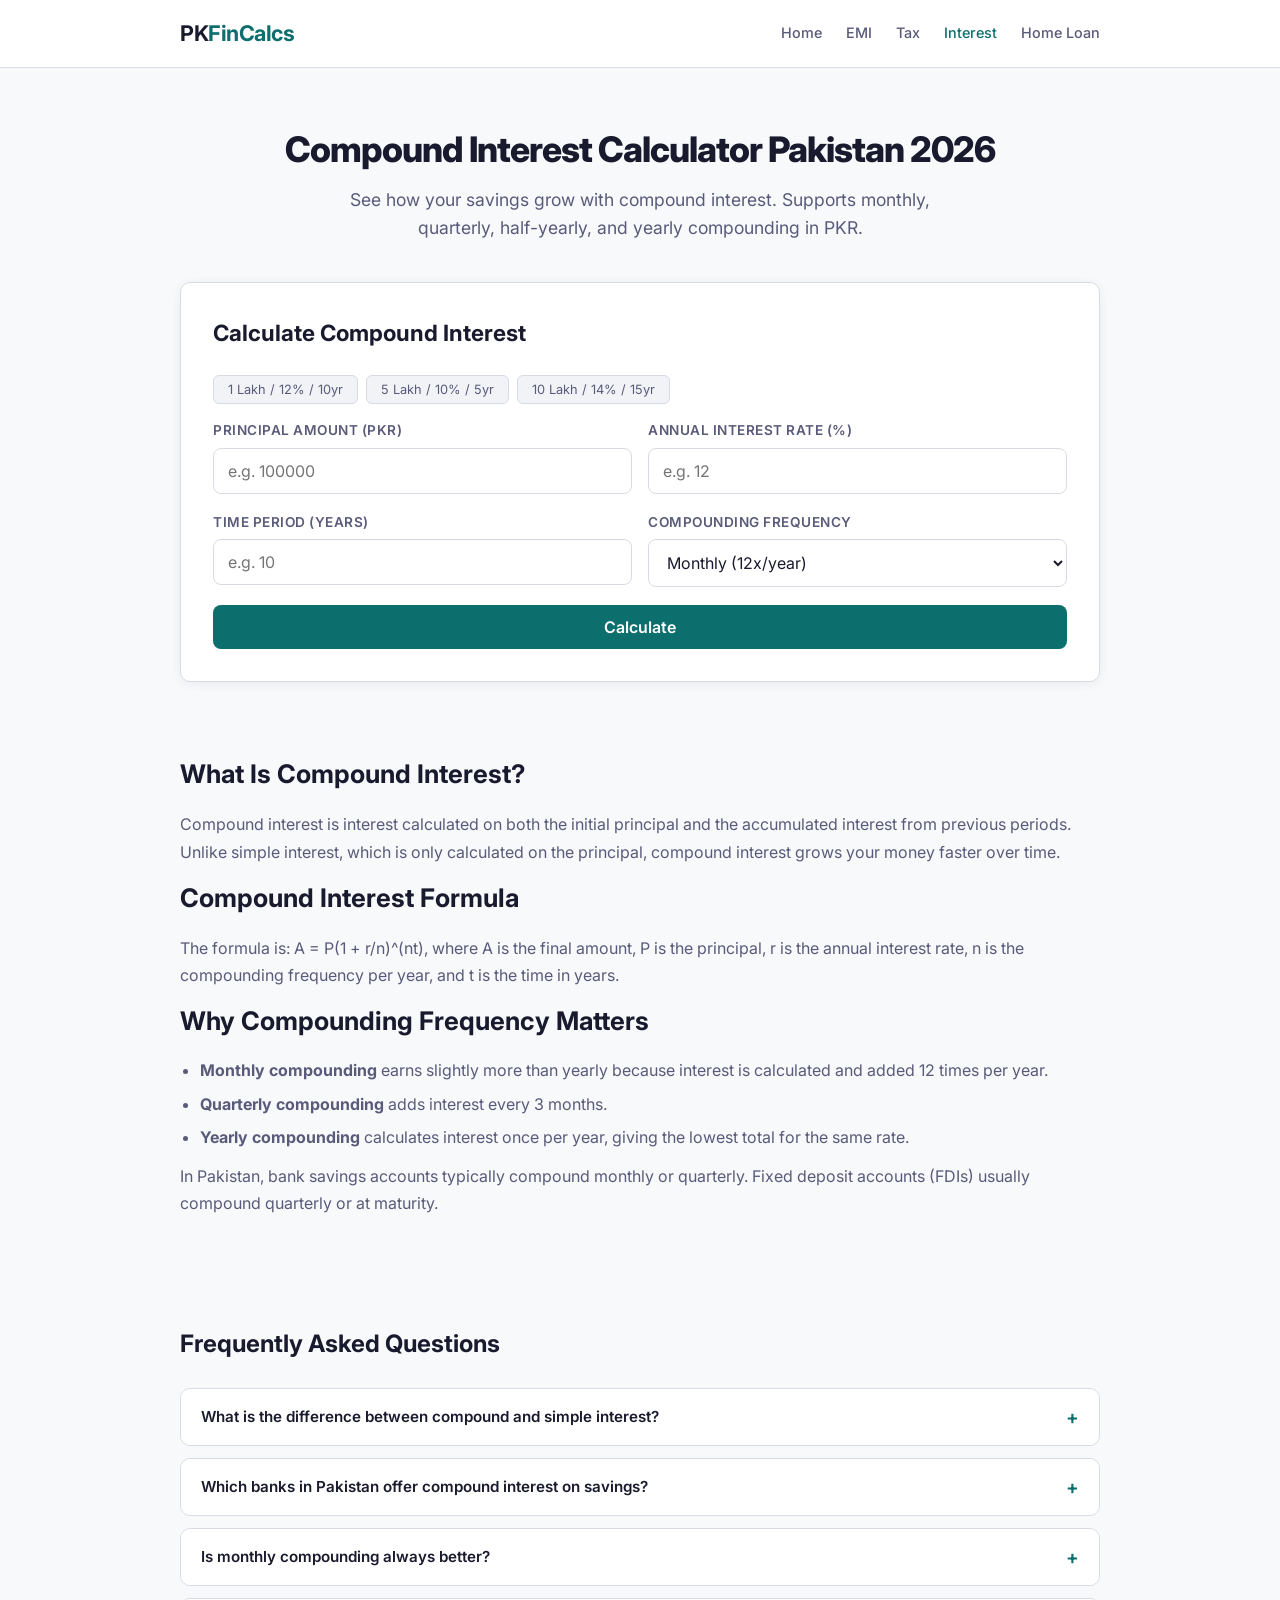
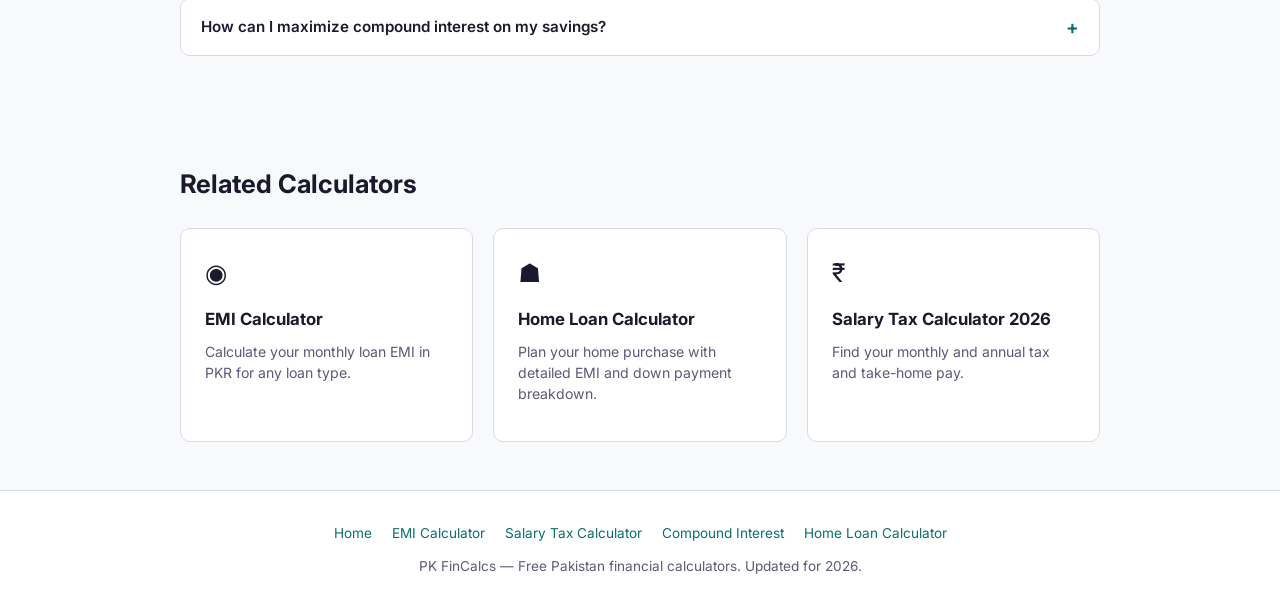
==== compound-interest-calculator/index.html @ ea3baffe "Initial build: EMI, salary tax, compound interest, home loan calculators for Pakistan" ====
<!DOCTYPE html>
<html lang="en">
<head>
  <meta charset="UTF-8">
  <meta name="viewport" content="width=device-width, initial-scale=1.0">
  <title>Compound Interest Calculator Pakistan 2026 — Free Online Tool</title>
  <meta name="description" content="Free compound interest calculator for Pakistan. See how your savings grow with monthly, quarterly, or yearly compounding in PKR. Updated for 2026.">
  <meta name="robots" content="index, follow">
  <link rel="canonical" href="https://pk-fincalcs.github.io/compound-interest-calculator/">

  <meta property="og:title" content="Compound Interest Calculator Pakistan 2026 — Free Online Tool">
  <meta property="og:description" content="Calculate compound interest on your savings in PKR. Free, instant, no data stored.">
  <meta property="og:type" content="website">
  <meta property="og:url" content="https://pk-fincalcs.github.io/compound-interest-calculator/">

  <meta name="twitter:card" content="summary">
  <meta name="twitter:title" content="Compound Interest Calculator Pakistan 2026">
  <meta name="twitter:description" content="Calculate compound interest on your savings in PKR. Free and instant.">

  <link rel="preconnect" href="https://fonts.googleapis.com">
  <link rel="preconnect" href="https://fonts.gstatic.com" crossorigin>
  <link href="https://fonts.googleapis.com/css2?family=Inter:wght@400;500;600;700;800&display=swap" rel="stylesheet">
  <link rel="stylesheet" href="../assets/css/style.css">
</head>
<body>

  <header class="site-header">
    <div class="container">
      <a href="/" class="logo">PK<span>FinCalcs</span></a>
      <nav>
        <ul class="main-nav">
          <li><a href="/">Home</a></li>
          <li><a href="/emi-calculator/">EMI</a></li>
          <li><a href="/salary-tax-calculator/">Tax</a></li>
          <li><a href="/compound-interest-calculator/" aria-current="page">Interest</a></li>
          <li><a href="/home-loan-calculator/">Home Loan</a></li>
        </ul>
      </nav>
    </div>
  </header>

  <section class="hero">
    <div class="container">
      <h1>Compound Interest Calculator Pakistan 2026</h1>
      <p>See how your savings grow with compound interest. Supports monthly, quarterly, half-yearly, and yearly compounding in PKR.</p>
    </div>
  </section>

  <section class="container">
    <div class="calc-card">
      <h2>Calculate Compound Interest</h2>

      <div class="quick-fills">
        <button class="quick-fill-btn" onclick="fillCompound(100000, 12, 10, 12)">1 Lakh / 12% / 10yr</button>
        <button class="quick-fill-btn" onclick="fillCompound(500000, 10, 5, 4)">5 Lakh / 10% / 5yr</button>
        <button class="quick-fill-btn" onclick="fillCompound(1000000, 14, 15, 12)">10 Lakh / 14% / 15yr</button>
      </div>

      <div class="form-row">
        <div class="form-group">
          <label for="principal">Principal Amount (PKR)</label>
          <input type="number" id="principal" placeholder="e.g. 100000" min="0">
        </div>
        <div class="form-group">
          <label for="rate">Annual Interest Rate (%)</label>
          <input type="number" id="rate" placeholder="e.g. 12" min="0" max="100" step="0.01">
        </div>
      </div>
      <div class="form-row">
        <div class="form-group">
          <label for="years">Time Period (Years)</label>
          <input type="number" id="years" placeholder="e.g. 10" min="1" max="100">
        </div>
        <div class="form-group">
          <label for="frequency">Compounding Frequency</label>
          <select id="frequency">
            <option value="12">Monthly (12x/year)</option>
            <option value="4">Quarterly (4x/year)</option>
            <option value="2">Half-Yearly (2x/year)</option>
            <option value="1">Yearly (1x/year)</option>
          </select>
        </div>
      </div>

      <button class="btn" onclick="handleCompoundInterest()">Calculate</button>

      <div id="results" class="results">
        <h3>Compound Interest Results</h3>
        <div class="result-grid">
          <div class="result-item">
            <div class="label">Total Amount</div>
            <div class="value" id="result-amount">—</div>
          </div>
          <div class="result-item">
            <div class="label">Interest Earned</div>
            <div class="value" id="result-interest-earned">—</div>
          </div>
          <div class="result-item">
            <div class="label">Interest as % of Principal</div>
            <div class="value" id="result-interest-pct">—</div>
          </div>
        </div>
      </div>
    </div>
  </section>

  <section class="content-section">
    <div class="container">
      <h2>What Is Compound Interest?</h2>
      <p>Compound interest is interest calculated on both the initial principal and the accumulated interest from previous periods. Unlike simple interest, which is only calculated on the principal, compound interest grows your money faster over time.</p>

      <h2>Compound Interest Formula</h2>
      <p>The formula is: A = P(1 + r/n)^(nt), where A is the final amount, P is the principal, r is the annual interest rate, n is the compounding frequency per year, and t is the time in years.</p>

      <h2>Why Compounding Frequency Matters</h2>
      <ul>
        <li><strong>Monthly compounding</strong> earns slightly more than yearly because interest is calculated and added 12 times per year.</li>
        <li><strong>Quarterly compounding</strong> adds interest every 3 months.</li>
        <li><strong>Yearly compounding</strong> calculates interest once per year, giving the lowest total for the same rate.</li>
      </ul>
      <p>In Pakistan, bank savings accounts typically compound monthly or quarterly. Fixed deposit accounts (FDIs) usually compound quarterly or at maturity.</p>
    </div>
  </section>

  <section class="faq">
    <div class="container">
      <h2>Frequently Asked Questions</h2>

      <div class="faq-item">
        <button class="faq-question">What is the difference between compound and simple interest?</button>
        <div class="faq-answer">Simple interest is calculated only on the original principal amount. Compound interest is calculated on the principal plus any accumulated interest. Over time, compound interest grows your money significantly faster.</div>
      </div>

      <div class="faq-item">
        <button class="faq-question">Which banks in Pakistan offer compound interest on savings?</button>
        <div class="faq-answer">Most Pakistani banks offer compound interest on savings accounts and fixed deposits. Ask your bank about the compounding frequency for your specific account type.</div>
      </div>

      <div class="faq-item">
        <button class="faq-question">Is monthly compounding always better?</button>
        <div class="faq-answer">For the same annual rate, more frequent compounding gives a slightly higher return. However, the difference between monthly and quarterly compounding is small compared to the impact of the interest rate itself.</div>
      </div>

      <div class="faq-item">
        <button class="faq-question">How can I maximize compound interest on my savings?</button>
        <div class="faq-answer">Start early, choose accounts with higher rates, prefer monthly compounding when available, and reinvest interest earned rather than withdrawing it. Time is the most powerful factor in compound growth.</div>
      </div>

      <script type="application/ld+json">
      {
        "@context": "https://schema.org",
        "@type": "FAQPage",
        "mainEntity": [
          {
            "@type": "Question",
            "name": "What is the difference between compound and simple interest?",
            "acceptedAnswer": {
              "@type": "Answer",
              "text": "Simple interest is calculated only on the original principal amount. Compound interest is calculated on the principal plus any accumulated interest. Over time, compound interest grows your money significantly faster."
            }
          },
          {
            "@type": "Question",
            "name": "Which banks in Pakistan offer compound interest on savings?",
            "acceptedAnswer": {
              "@type": "Answer",
              "text": "Most Pakistani banks offer compound interest on savings accounts and fixed deposits. Ask your bank about the compounding frequency for your specific account type."
            }
          },
          {
            "@type": "Question",
            "name": "Is monthly compounding always better?",
            "acceptedAnswer": {
              "@type": "Answer",
              "text": "For the same annual rate, more frequent compounding gives a slightly higher return. However, the difference between monthly and quarterly compounding is small compared to the impact of the interest rate itself."
            }
          },
          {
            "@type": "Question",
            "name": "How can I maximize compound interest on my savings?",
            "acceptedAnswer": {
              "@type": "Answer",
              "text": "Start early, choose accounts with higher rates, prefer monthly compounding when available, and reinvest interest earned rather than withdrawing it. Time is the most powerful factor in compound growth."
            }
          }
        ]
      }
      </script>
    </div>
  </section>

  <section class="content-section">
    <div class="container">
      <h2>Related Calculators</h2>
      <div class="cards-grid">
        <a href="/emi-calculator/" class="card">
          <div class="icon">&#9673;</div>
          <h3>EMI Calculator</h3>
          <p>Calculate your monthly loan EMI in PKR for any loan type.</p>
        </a>
        <a href="/home-loan-calculator/" class="card">
          <div class="icon">&#9751;</div>
          <h3>Home Loan Calculator</h3>
          <p>Plan your home purchase with detailed EMI and down payment breakdown.</p>
        </a>
        <a href="/salary-tax-calculator/" class="card">
          <div class="icon">&#8377;</div>
          <h3>Salary Tax Calculator 2026</h3>
          <p>Find your monthly and annual tax and take-home pay.</p>
        </a>
      </div>
    </div>
  </section>

  <footer class="site-footer">
    <div class="container">
      <ul class="footer-links">
        <li><a href="/">Home</a></li>
        <li><a href="/emi-calculator/">EMI Calculator</a></li>
        <li><a href="/salary-tax-calculator/">Salary Tax Calculator</a></li>
        <li><a href="/compound-interest-calculator/">Compound Interest</a></li>
        <li><a href="/home-loan-calculator/">Home Loan Calculator</a></li>
      </ul>
      <p>PK FinCalcs &mdash; Free Pakistan financial calculators. Updated for 2026.</p>
    </div>
  </footer>

  <script src="../assets/js/calculators.js"></script>
</body>
</html>
---- assets/css/style.css ----
*,
*::before,
*::after {
  box-sizing: border-box;
  margin: 0;
  padding: 0;
}

:root {
  --bg: #f8f9fb;
  --surface: #ffffff;
  --surface-alt: #f1f3f7;
  --text: #1a1a2e;
  --text-muted: #5a5a7a;
  --accent: #0d6e6e;
  --accent-light: #e6f4f4;
  --accent-hover: #0a5656;
  --border: #d8dbe3;
  --radius: 10px;
  --shadow: 0 2px 12px rgba(0,0,0,0.06);
  --max-width: 960px;
  --font: 'Inter', system-ui, -apple-system, sans-serif;
}

html {
  font-family: var(--font);
  font-size: 16px;
  line-height: 1.6;
  color: var(--text);
  background: var(--bg);
  -webkit-font-smoothing: antialiased;
}

body {
  min-height: 100vh;
  display: flex;
  flex-direction: column;
}

a {
  color: var(--accent);
  text-decoration: none;
}

a:hover {
  text-decoration: underline;
}

img {
  max-width: 100%;
  height: auto;
}

/* Layout */

.container {
  width: 100%;
  max-width: var(--max-width);
  margin: 0 auto;
  padding: 0 20px;
}

/* Header */

.site-header {
  background: var(--surface);
  border-bottom: 1px solid var(--border);
  padding: 16px 0;
}

.site-header .container {
  display: flex;
  align-items: center;
  justify-content: space-between;
}

.logo {
  font-size: 1.35rem;
  font-weight: 700;
  color: var(--text);
  text-decoration: none;
  letter-spacing: -0.5px;
}

.logo span {
  color: var(--accent);
}

.main-nav {
  display: flex;
  gap: 24px;
  list-style: none;
}

.main-nav a {
  color: var(--text-muted);
  font-size: 0.9rem;
  font-weight: 500;
  text-decoration: none;
  transition: color 0.15s;
}

.main-nav a:hover,
.main-nav a[aria-current="page"] {
  color: var(--accent);
}

/* Hero */

.hero {
  padding: 60px 0 40px;
  text-align: center;
}

.hero h1 {
  font-size: 2.2rem;
  font-weight: 800;
  line-height: 1.2;
  margin-bottom: 16px;
  letter-spacing: -1px;
}

.hero p {
  font-size: 1.1rem;
  color: var(--text-muted);
  max-width: 600px;
  margin: 0 auto;
}

/* Calculator card */

.calc-card {
  background: var(--surface);
  border: 1px solid var(--border);
  border-radius: var(--radius);
  box-shadow: var(--shadow);
  padding: 32px;
  margin-bottom: 24px;
}

.calc-card h2 {
  font-size: 1.4rem;
  margin-bottom: 24px;
  font-weight: 700;
}

.form-group {
  margin-bottom: 18px;
}

.form-group label {
  display: block;
  font-size: 0.85rem;
  font-weight: 600;
  color: var(--text-muted);
  margin-bottom: 6px;
  text-transform: uppercase;
  letter-spacing: 0.5px;
}

.form-group input,
.form-group select {
  width: 100%;
  padding: 12px 14px;
  border: 1px solid var(--border);
  border-radius: 8px;
  font-size: 1rem;
  font-family: inherit;
  color: var(--text);
  background: var(--surface);
  transition: border-color 0.15s;
}

.form-group input:focus,
.form-group select:focus {
  outline: none;
  border-color: var(--accent);
  box-shadow: 0 0 0 3px var(--accent-light);
}

.form-row {
  display: grid;
  grid-template-columns: 1fr 1fr;
  gap: 16px;
}

.btn {
  display: inline-flex;
  align-items: center;
  justify-content: center;
  padding: 12px 28px;
  background: var(--accent);
  color: #fff;
  border: none;
  border-radius: 8px;
  font-size: 1rem;
  font-weight: 600;
  font-family: inherit;
  cursor: pointer;
  transition: background 0.15s;
  width: 100%;
}

.btn:hover {
  background: var(--accent-hover);
}

/* Results */

.results {
  display: none;
  margin-top: 24px;
  padding-top: 24px;
  border-top: 1px solid var(--border);
}

.results.visible {
  display: block;
}

.results h3 {
  font-size: 1.1rem;
  font-weight: 700;
  margin-bottom: 16px;
  color: var(--accent);
}

.result-grid {
  display: grid;
  grid-template-columns: repeat(auto-fit, minmax(180px, 1fr));
  gap: 16px;
}

.result-item {
  background: var(--surface-alt);
  padding: 16px;
  border-radius: 8px;
  text-align: center;
}

.result-item .label {
  font-size: 0.78rem;
  color: var(--text-muted);
  text-transform: uppercase;
  letter-spacing: 0.5px;
  margin-bottom: 6px;
}

.result-item .value {
  font-size: 1.4rem;
  font-weight: 700;
  color: var(--text);
}

/* Content sections */

.content-section {
  padding: 48px 0;
}

.content-section h2 {
  font-size: 1.6rem;
  font-weight: 700;
  margin-bottom: 16px;
}

.content-section p {
  color: var(--text-muted);
  margin-bottom: 12px;
  line-height: 1.7;
}

.content-section ul {
  color: var(--text-muted);
  padding-left: 20px;
  margin-bottom: 12px;
}

.content-section li {
  margin-bottom: 8px;
  line-height: 1.6;
}

/* Cards grid for homepage */

.cards-grid {
  display: grid;
  grid-template-columns: repeat(auto-fit, minmax(220px, 1fr));
  gap: 20px;
  margin-top: 24px;
}

.card {
  background: var(--surface);
  border: 1px solid var(--border);
  border-radius: var(--radius);
  padding: 24px;
  text-decoration: none;
  color: var(--text);
  transition: box-shadow 0.2s, border-color 0.2s;
}

.card:hover {
  box-shadow: var(--shadow);
  border-color: var(--accent);
  text-decoration: none;
}

.card .icon {
  font-size: 1.6rem;
  margin-bottom: 12px;
}

.card h3 {
  font-size: 1.05rem;
  font-weight: 700;
  margin-bottom: 8px;
}

.card p {
  font-size: 0.88rem;
  color: var(--text-muted);
  line-height: 1.5;
}

/* FAQ */

.faq {
  padding: 48px 0;
}

.faq h2 {
  font-size: 1.5rem;
  font-weight: 700;
  margin-bottom: 24px;
}

.faq-item {
  border: 1px solid var(--border);
  border-radius: var(--radius);
  margin-bottom: 12px;
  overflow: hidden;
}

.faq-question {
  width: 100%;
  padding: 16px 20px;
  background: var(--surface);
  border: none;
  text-align: left;
  font-size: 0.95rem;
  font-weight: 600;
  font-family: inherit;
  color: var(--text);
  cursor: pointer;
  display: flex;
  justify-content: space-between;
  align-items: center;
}

.faq-question::after {
  content: '+';
  font-size: 1.2rem;
  color: var(--accent);
  transition: transform 0.2s;
}

.faq-item.open .faq-question::after {
  content: '-';
}

.faq-answer {
  display: none;
  padding: 0 20px 16px;
  font-size: 0.9rem;
  color: var(--text-muted);
  line-height: 1.7;
}

.faq-item.open .faq-answer {
  display: block;
}

/* Footer */

.site-footer {
  margin-top: auto;
  background: var(--surface);
  border-top: 1px solid var(--border);
  padding: 32px 0;
  text-align: center;
  font-size: 0.85rem;
  color: var(--text-muted);
}

.site-footer a {
  color: var(--accent);
}

.footer-links {
  display: flex;
  justify-content: center;
  gap: 20px;
  margin-bottom: 12px;
  list-style: none;
}

/* Quick fill buttons */

.quick-fills {
  display: flex;
  gap: 8px;
  flex-wrap: wrap;
  margin-bottom: 16px;
}

.quick-fill-btn {
  padding: 6px 14px;
  background: var(--surface-alt);
  border: 1px solid var(--border);
  border-radius: 6px;
  font-size: 0.8rem;
  font-family: inherit;
  color: var(--text-muted);
  cursor: pointer;
  transition: border-color 0.15s, color 0.15s;
}

.quick-fill-btn:hover {
  border-color: var(--accent);
  color: var(--accent);
}

/* Responsive */

@media (max-width: 768px) {
  .hero h1 {
    font-size: 1.7rem;
  }

  .form-row {
    grid-template-columns: 1fr;
  }

  .main-nav {
    gap: 16px;
  }

  .main-nav a {
    font-size: 0.8rem;
  }

  .result-grid {
    grid-template-columns: 1fr 1fr;
  }

  .calc-card {
    padding: 20px;
  }
}

@media (max-width: 480px) {
  .hero {
    padding: 40px 0 24px;
  }

  .hero h1 {
    font-size: 1.5rem;
  }

  .cards-grid {
    grid-template-columns: 1fr;
  }

  .result-grid {
    grid-template-columns: 1fr;
  }

  .main-nav {
    display: none;
  }
}
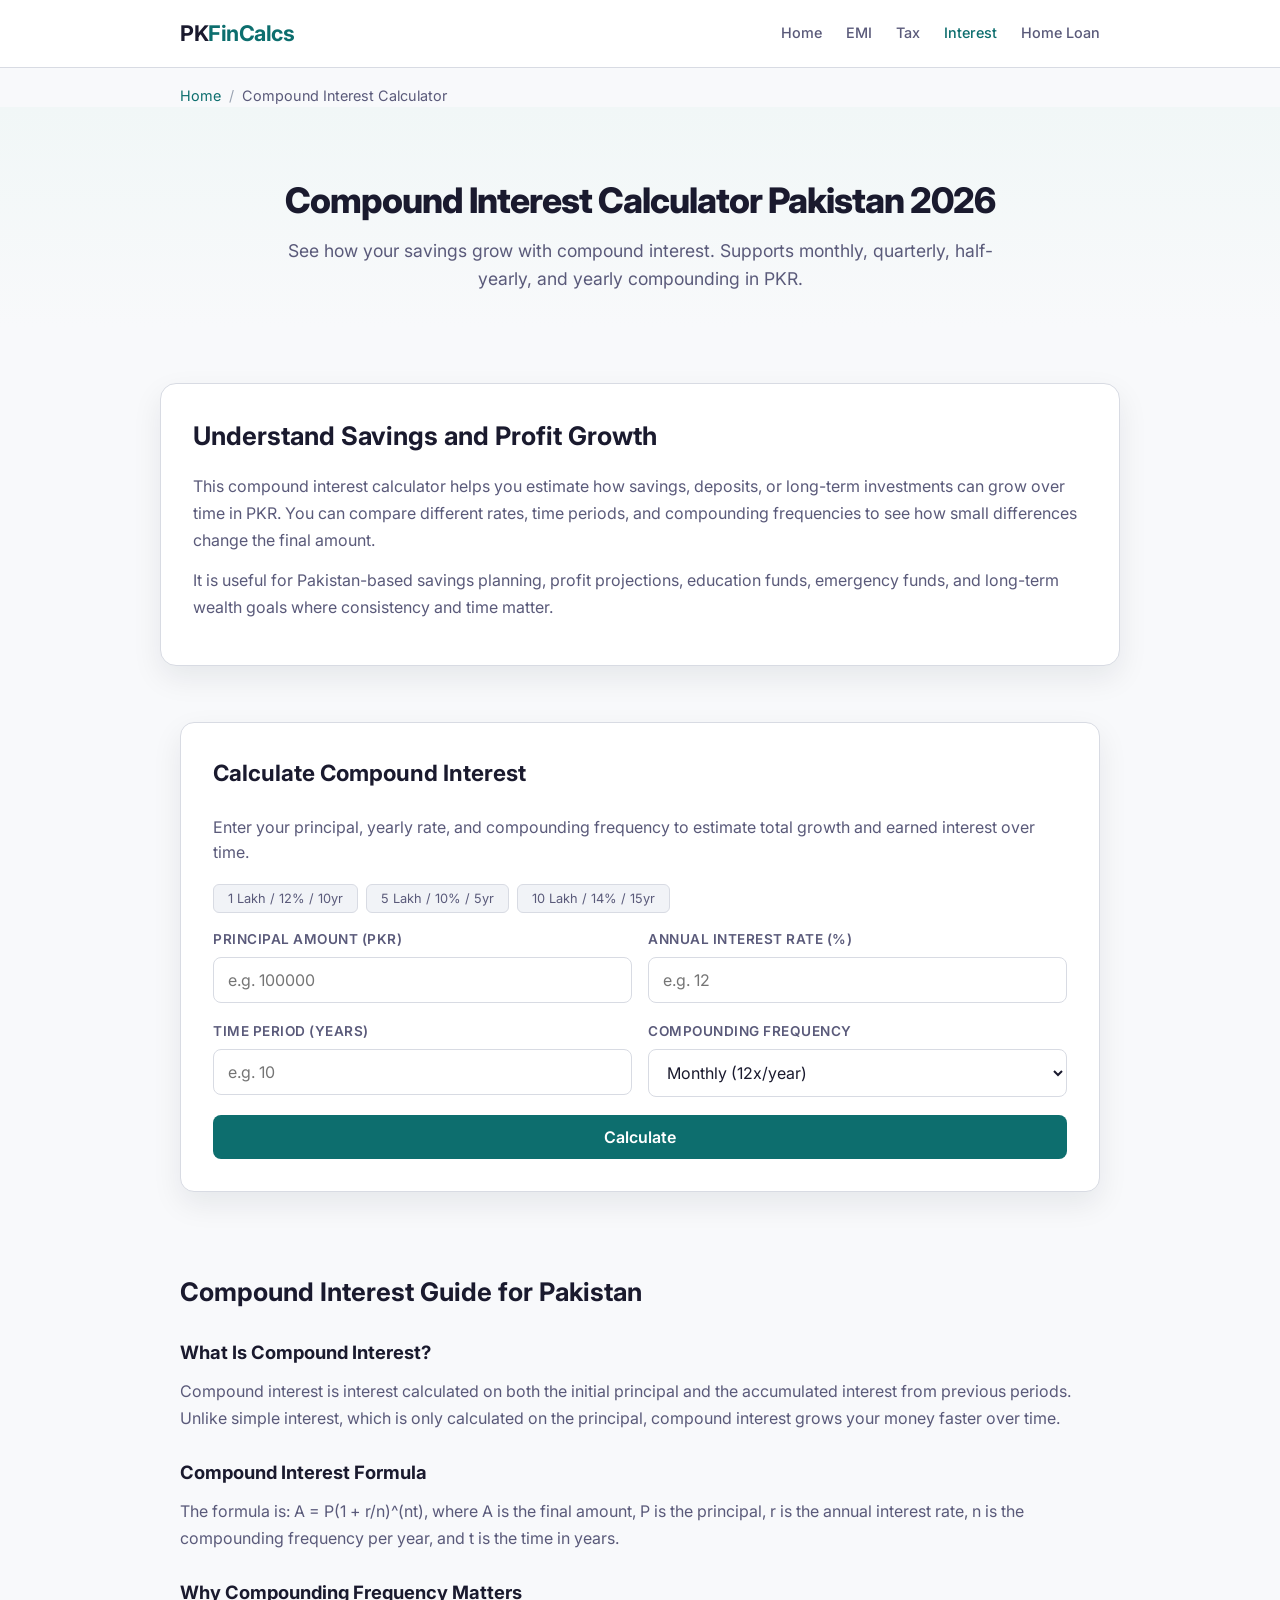
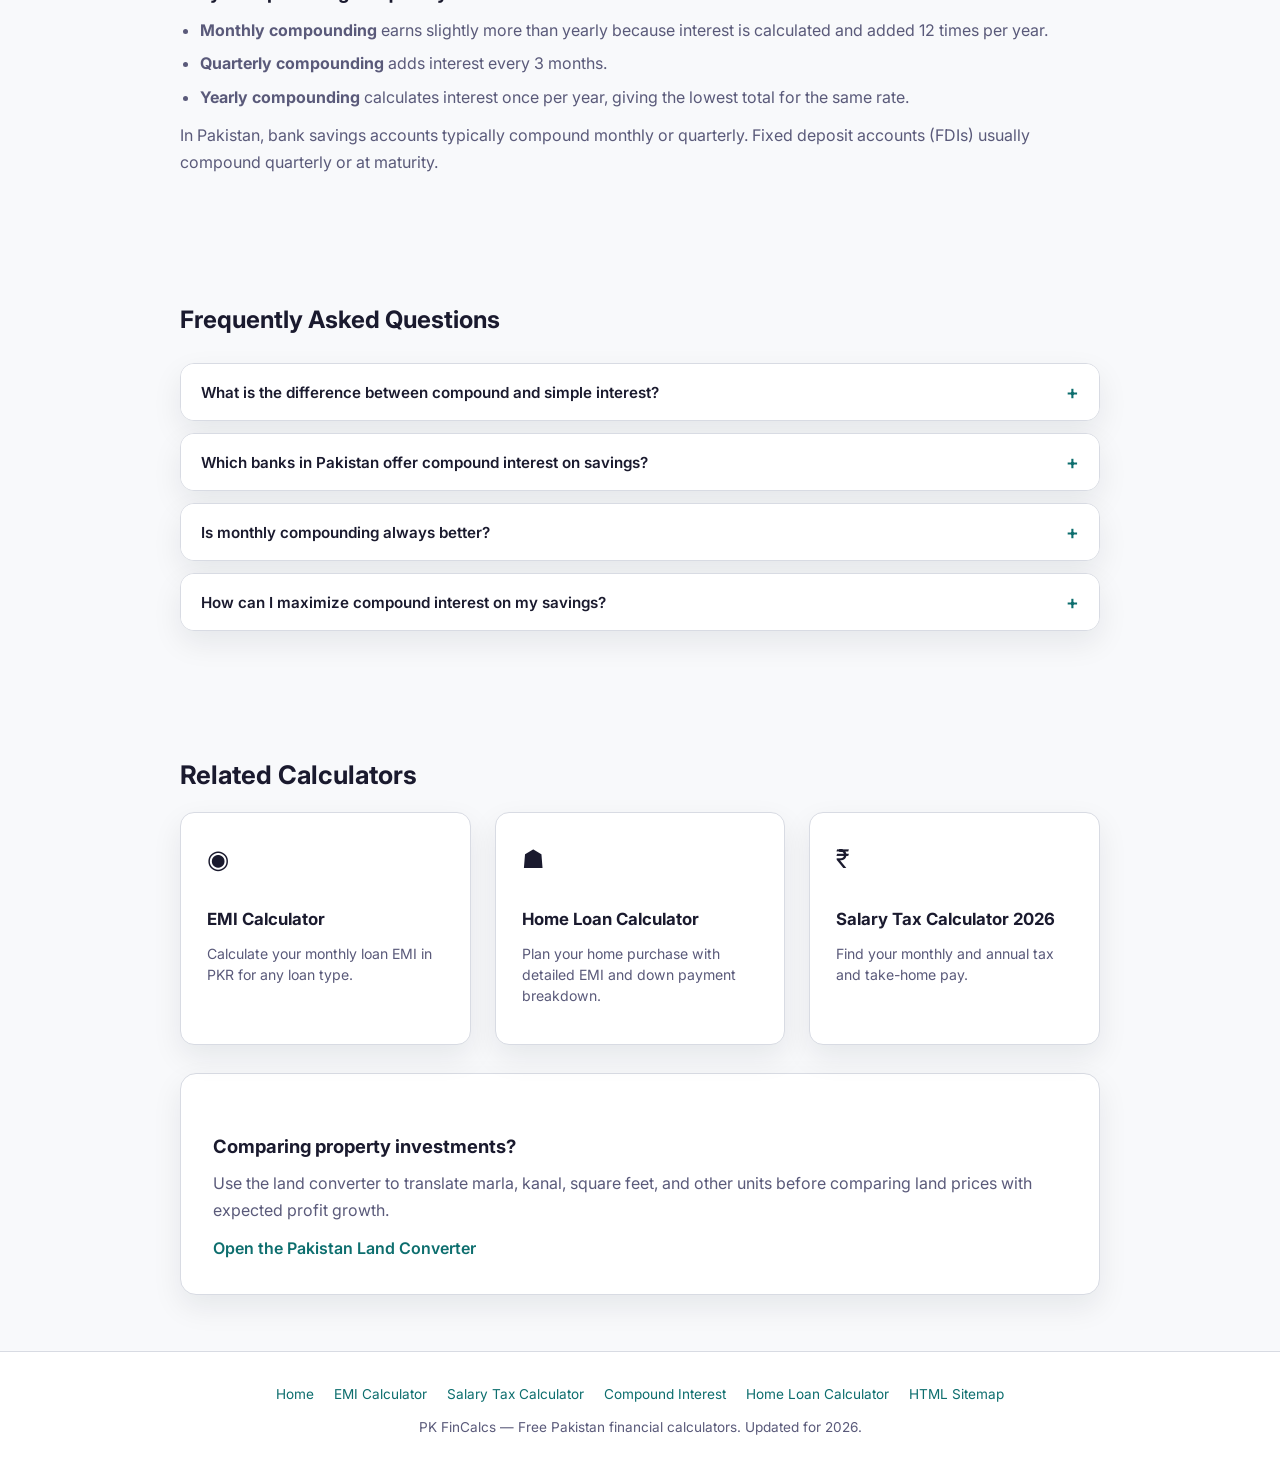
==== commit 34f5e9a9: "Enhance SEO structure and add finance guides" ====
--- a/compound-interest-calculator/index.html
+++ b/compound-interest-calculator/index.html
@@ -6,16 +6,37 @@
   <title>Compound Interest Calculator Pakistan 2026 — Free Online Tool</title>
   <meta name="description" content="Free compound interest calculator for Pakistan. See how your savings grow with monthly, quarterly, or yearly compounding in PKR. Updated for 2026.">
   <meta name="robots" content="index, follow">
-  <link rel="canonical" href="https://pk-fincalcs.github.io/compound-interest-calculator/">
+  <link rel="canonical" href="https://error4am.github.io/pk-fin-calcs/compound-interest-calculator/">
 
   <meta property="og:title" content="Compound Interest Calculator Pakistan 2026 — Free Online Tool">
   <meta property="og:description" content="Calculate compound interest on your savings in PKR. Free, instant, no data stored.">
   <meta property="og:type" content="website">
-  <meta property="og:url" content="https://pk-fincalcs.github.io/compound-interest-calculator/">
+  <meta property="og:url" content="https://error4am.github.io/pk-fin-calcs/compound-interest-calculator/">
 
   <meta name="twitter:card" content="summary">
   <meta name="twitter:title" content="Compound Interest Calculator Pakistan 2026">
   <meta name="twitter:description" content="Calculate compound interest on your savings in PKR. Free and instant.">
+
+  <script type="application/ld+json">
+  {
+    "@context": "https://schema.org",
+    "@type": "BreadcrumbList",
+    "itemListElement": [
+      {
+        "@type": "ListItem",
+        "position": 1,
+        "name": "Home",
+        "item": "https://error4am.github.io/pk-fin-calcs/"
+      },
+      {
+        "@type": "ListItem",
+        "position": 2,
+        "name": "Compound Interest Calculator Pakistan 2026",
+        "item": "https://error4am.github.io/pk-fin-calcs/compound-interest-calculator/"
+      }
+    ]
+  }
+  </script>
 
   <link rel="preconnect" href="https://fonts.googleapis.com">
   <link rel="preconnect" href="https://fonts.gstatic.com" crossorigin>
@@ -26,29 +47,48 @@
 
   <header class="site-header">
     <div class="container">
-      <a href="/" class="logo">PK<span>FinCalcs</span></a>
+      <a href="../" class="logo">PK<span>FinCalcs</span></a>
       <nav>
         <ul class="main-nav">
-          <li><a href="/">Home</a></li>
-          <li><a href="/emi-calculator/">EMI</a></li>
-          <li><a href="/salary-tax-calculator/">Tax</a></li>
-          <li><a href="/compound-interest-calculator/" aria-current="page">Interest</a></li>
-          <li><a href="/home-loan-calculator/">Home Loan</a></li>
+          <li><a href="../">Home</a></li>
+          <li><a href="../emi-calculator/">EMI</a></li>
+          <li><a href="../salary-tax-calculator/">Tax</a></li>
+          <li><a href="../compound-interest-calculator/" aria-current="page">Interest</a></li>
+          <li><a href="../home-loan-calculator/">Home Loan</a></li>
         </ul>
       </nav>
     </div>
   </header>
 
+  <div class="breadcrumb-wrap">
+    <div class="container">
+      <nav class="breadcrumb" aria-label="Breadcrumb">
+        <a href="../">Home</a>
+        <span class="separator">/</span>
+        <span aria-current="page">Compound Interest Calculator</span>
+      </nav>
+    </div>
+  </div>
+
   <section class="hero">
     <div class="container">
       <h1>Compound Interest Calculator Pakistan 2026</h1>
       <p>See how your savings grow with compound interest. Supports monthly, quarterly, half-yearly, and yearly compounding in PKR.</p>
+    </div>
+  </section>
+
+  <section class="content-section intro-section">
+    <div class="container intro-card">
+      <h2>Understand Savings and Profit Growth</h2>
+      <p>This compound interest calculator helps you estimate how savings, deposits, or long-term investments can grow over time in PKR. You can compare different rates, time periods, and compounding frequencies to see how small differences change the final amount.</p>
+      <p>It is useful for Pakistan-based savings planning, profit projections, education funds, emergency funds, and long-term wealth goals where consistency and time matter.</p>
     </div>
   </section>
 
   <section class="container">
     <div class="calc-card">
       <h2>Calculate Compound Interest</h2>
+      <p>Enter your principal, yearly rate, and compounding frequency to estimate total growth and earned interest over time.</p>
 
       <div class="quick-fills">
         <button class="quick-fill-btn" onclick="fillCompound(100000, 12, 10, 12)">1 Lakh / 12% / 10yr</button>
@@ -106,13 +146,14 @@
 
   <section class="content-section">
     <div class="container">
-      <h2>What Is Compound Interest?</h2>
+      <h2>Compound Interest Guide for Pakistan</h2>
+      <h3>What Is Compound Interest?</h3>
       <p>Compound interest is interest calculated on both the initial principal and the accumulated interest from previous periods. Unlike simple interest, which is only calculated on the principal, compound interest grows your money faster over time.</p>
 
-      <h2>Compound Interest Formula</h2>
+      <h3>Compound Interest Formula</h3>
       <p>The formula is: A = P(1 + r/n)^(nt), where A is the final amount, P is the principal, r is the annual interest rate, n is the compounding frequency per year, and t is the time in years.</p>
 
-      <h2>Why Compounding Frequency Matters</h2>
+      <h3>Why Compounding Frequency Matters</h3>
       <ul>
         <li><strong>Monthly compounding</strong> earns slightly more than yearly because interest is calculated and added 12 times per year.</li>
         <li><strong>Quarterly compounding</strong> adds interest every 3 months.</li>
@@ -193,33 +234,39 @@
     <div class="container">
       <h2>Related Calculators</h2>
       <div class="cards-grid">
-        <a href="/emi-calculator/" class="card">
+        <a href="../emi-calculator/" class="card">
           <div class="icon">&#9673;</div>
           <h3>EMI Calculator</h3>
           <p>Calculate your monthly loan EMI in PKR for any loan type.</p>
         </a>
-        <a href="/home-loan-calculator/" class="card">
+        <a href="../home-loan-calculator/" class="card">
           <div class="icon">&#9751;</div>
           <h3>Home Loan Calculator</h3>
           <p>Plan your home purchase with detailed EMI and down payment breakdown.</p>
         </a>
-        <a href="/salary-tax-calculator/" class="card">
+        <a href="../salary-tax-calculator/" class="card">
           <div class="icon">&#8377;</div>
           <h3>Salary Tax Calculator 2026</h3>
           <p>Find your monthly and annual tax and take-home pay.</p>
         </a>
       </div>
+      <div class="related-link-card">
+        <h3>Comparing property investments?</h3>
+        <p>Use the land converter to translate marla, kanal, square feet, and other units before comparing land prices with expected profit growth.</p>
+        <a href="https://error4am.github.io/land-converter/">Open the Pakistan Land Converter</a>
+      </div>
     </div>
   </section>
 
   <footer class="site-footer">
     <div class="container">
       <ul class="footer-links">
-        <li><a href="/">Home</a></li>
-        <li><a href="/emi-calculator/">EMI Calculator</a></li>
-        <li><a href="/salary-tax-calculator/">Salary Tax Calculator</a></li>
-        <li><a href="/compound-interest-calculator/">Compound Interest</a></li>
-        <li><a href="/home-loan-calculator/">Home Loan Calculator</a></li>
+        <li><a href="../">Home</a></li>
+        <li><a href="../emi-calculator/">EMI Calculator</a></li>
+        <li><a href="../salary-tax-calculator/">Salary Tax Calculator</a></li>
+        <li><a href="../compound-interest-calculator/">Compound Interest</a></li>
+        <li><a href="../home-loan-calculator/">Home Loan Calculator</a></li>
+        <li><a href="../site-map/">HTML Sitemap</a></li>
       </ul>
       <p>PK FinCalcs &mdash; Free Pakistan financial calculators. Updated for 2026.</p>
     </div>
--- a/assets/css/style.css
+++ b/assets/css/style.css
@@ -16,8 +16,9 @@
   --accent-light: #e6f4f4;
   --accent-hover: #0a5656;
   --border: #d8dbe3;
-  --radius: 10px;
-  --shadow: 0 2px 12px rgba(0,0,0,0.06);
+  --radius: 14px;
+  --shadow: 0 12px 30px rgba(17, 24, 39, 0.08);
+  --shadow-soft: 0 8px 22px rgba(13, 110, 110, 0.08);
   --max-width: 960px;
   --font: 'Inter', system-ui, -apple-system, sans-serif;
 }
@@ -40,10 +41,19 @@
 a {
   color: var(--accent);
   text-decoration: none;
+  transition: color 0.15s ease;
 }
 
 a:hover {
   text-decoration: underline;
+}
+
+a:focus-visible,
+button:focus-visible,
+input:focus-visible,
+select:focus-visible {
+  outline: 3px solid var(--accent-light);
+  outline-offset: 2px;
 }
 
 img {
@@ -66,6 +76,9 @@
   background: var(--surface);
   border-bottom: 1px solid var(--border);
   padding: 16px 0;
+  position: sticky;
+  top: 0;
+  z-index: 10;
 }
 
 .site-header .container {
@@ -108,8 +121,9 @@
 /* Hero */
 
 .hero {
-  padding: 60px 0 40px;
+  padding: 72px 0 34px;
   text-align: center;
+  background: linear-gradient(180deg, #f1f7f7 0%, rgba(241, 247, 247, 0) 100%);
 }
 
 .hero h1 {
@@ -123,8 +137,53 @@
 .hero p {
   font-size: 1.1rem;
   color: var(--text-muted);
-  max-width: 600px;
+  max-width: 720px;
   margin: 0 auto;
+}
+
+.breadcrumb-wrap {
+  padding: 16px 0 0;
+}
+
+.breadcrumb {
+  display: flex;
+  flex-wrap: wrap;
+  gap: 8px;
+  font-size: 0.9rem;
+  color: var(--text-muted);
+}
+
+.breadcrumb a {
+  color: var(--accent);
+}
+
+.breadcrumb .separator {
+  color: #9aa3b2;
+}
+
+.intro-section {
+  padding-top: 8px;
+}
+
+.intro-card,
+.related-link-card {
+  background: var(--surface);
+  border: 1px solid var(--border);
+  border-radius: calc(var(--radius) + 2px);
+  box-shadow: var(--shadow);
+  padding: 32px;
+}
+
+.section-heading {
+  margin-bottom: 22px;
+}
+
+.section-heading h2 {
+  margin-bottom: 10px;
+}
+
+.section-heading p {
+  color: var(--text-muted);
 }
 
 /* Calculator card */
@@ -142,6 +201,11 @@
   font-size: 1.4rem;
   margin-bottom: 24px;
   font-weight: 700;
+}
+
+.calc-card > p {
+  color: var(--text-muted);
+  margin-bottom: 18px;
 }
 
 .form-group {
@@ -168,7 +232,7 @@
   font-family: inherit;
   color: var(--text);
   background: var(--surface);
-  transition: border-color 0.15s;
+  transition: border-color 0.15s, box-shadow 0.15s, transform 0.15s;
 }
 
 .form-group input:focus,
@@ -176,6 +240,7 @@
   outline: none;
   border-color: var(--accent);
   box-shadow: 0 0 0 3px var(--accent-light);
+  transform: translateY(-1px);
 }
 
 .form-row {
@@ -197,12 +262,14 @@
   font-weight: 600;
   font-family: inherit;
   cursor: pointer;
-  transition: background 0.15s;
+  transition: background 0.15s, transform 0.15s, box-shadow 0.15s;
   width: 100%;
 }
 
 .btn:hover {
   background: var(--accent-hover);
+  transform: translateY(-1px);
+  box-shadow: var(--shadow-soft);
 }
 
 /* Results */
@@ -255,13 +322,19 @@
 /* Content sections */
 
 .content-section {
-  padding: 48px 0;
+  padding: 56px 0;
 }
 
 .content-section h2 {
   font-size: 1.6rem;
   font-weight: 700;
   margin-bottom: 16px;
+}
+
+.content-section h3 {
+  font-size: 1.15rem;
+  font-weight: 700;
+  margin: 26px 0 10px;
 }
 
 .content-section p {
@@ -286,24 +359,30 @@
 .cards-grid {
   display: grid;
   grid-template-columns: repeat(auto-fit, minmax(220px, 1fr));
-  gap: 20px;
-  margin-top: 24px;
+  gap: 24px;
 }
 
 .card {
   background: var(--surface);
   border: 1px solid var(--border);
   border-radius: var(--radius);
-  padding: 24px;
+  padding: 26px;
   text-decoration: none;
   color: var(--text);
-  transition: box-shadow 0.2s, border-color 0.2s;
+  box-shadow: var(--shadow);
+  transition: box-shadow 0.2s, border-color 0.2s, transform 0.2s;
 }
 
 .card:hover {
-  box-shadow: var(--shadow);
+  box-shadow: var(--shadow-soft);
   border-color: var(--accent);
   text-decoration: none;
+  transform: translateY(-3px);
+}
+
+.card:focus-within {
+  border-color: var(--accent);
+  box-shadow: var(--shadow-soft);
 }
 
 .card .icon {
@@ -314,7 +393,17 @@
 .card h3 {
   font-size: 1.05rem;
   font-weight: 700;
-  margin-bottom: 8px;
+  margin-bottom: 10px;
+}
+
+.card h3 a {
+  color: var(--text);
+}
+
+.card h3 a:hover,
+.card h3 a:focus-visible {
+  color: var(--accent);
+  text-decoration: none;
 }
 
 .card p {
@@ -323,10 +412,37 @@
   line-height: 1.5;
 }
 
+.card-note {
+  margin-top: 12px;
+  padding-top: 12px;
+  border-top: 1px solid var(--border);
+}
+
+.related-link-card {
+  margin-top: 28px;
+}
+
+.related-link-card h3 {
+  font-size: 1.15rem;
+  margin-bottom: 8px;
+}
+
+.related-link-card p {
+  color: var(--text-muted);
+  margin-bottom: 12px;
+}
+
+.related-link-card a {
+  display: inline-flex;
+  align-items: center;
+  gap: 8px;
+  font-weight: 600;
+}
+
 /* FAQ */
 
 .faq {
-  padding: 48px 0;
+  padding: 56px 0;
 }
 
 .faq h2 {
@@ -340,6 +456,8 @@
   border-radius: var(--radius);
   margin-bottom: 12px;
   overflow: hidden;
+  background: var(--surface);
+  box-shadow: var(--shadow);
 }
 
 .faq-question {
@@ -356,6 +474,11 @@
   display: flex;
   justify-content: space-between;
   align-items: center;
+  transition: background 0.15s ease;
+}
+
+.faq-question:hover {
+  background: #fbfcfe;
 }
 
 .faq-question::after {
@@ -400,9 +523,32 @@
 .footer-links {
   display: flex;
   justify-content: center;
+  flex-wrap: wrap;
   gap: 20px;
   margin-bottom: 12px;
   list-style: none;
+}
+
+.sitemap-list {
+  display: grid;
+  gap: 18px;
+}
+
+.sitemap-item {
+  background: var(--surface);
+  border: 1px solid var(--border);
+  border-radius: var(--radius);
+  box-shadow: var(--shadow);
+  padding: 20px 22px;
+}
+
+.sitemap-item h3 {
+  margin: 0 0 6px;
+}
+
+.sitemap-item p {
+  margin: 0;
+  color: var(--text-muted);
 }
 
 /* Quick fill buttons */
@@ -423,17 +569,24 @@
   font-family: inherit;
   color: var(--text-muted);
   cursor: pointer;
-  transition: border-color 0.15s, color 0.15s;
+  transition: border-color 0.15s, color 0.15s, transform 0.15s, background 0.15s;
 }
 
 .quick-fill-btn:hover {
   border-color: var(--accent);
   color: var(--accent);
+  background: #f7fbfb;
+  transform: translateY(-1px);
 }
 
 /* Responsive */
 
 @media (max-width: 768px) {
+  .site-header .container {
+    flex-direction: column;
+    gap: 12px;
+  }
+
   .hero h1 {
     font-size: 1.7rem;
   }
@@ -456,6 +609,11 @@
 
   .calc-card {
     padding: 20px;
+  }
+
+  .intro-card,
+  .related-link-card {
+    padding: 24px;
   }
 }
 
@@ -479,4 +637,9 @@
   .main-nav {
     display: none;
   }
-}
+
+  .content-section,
+  .faq {
+    padding: 40px 0;
+  }
+}
